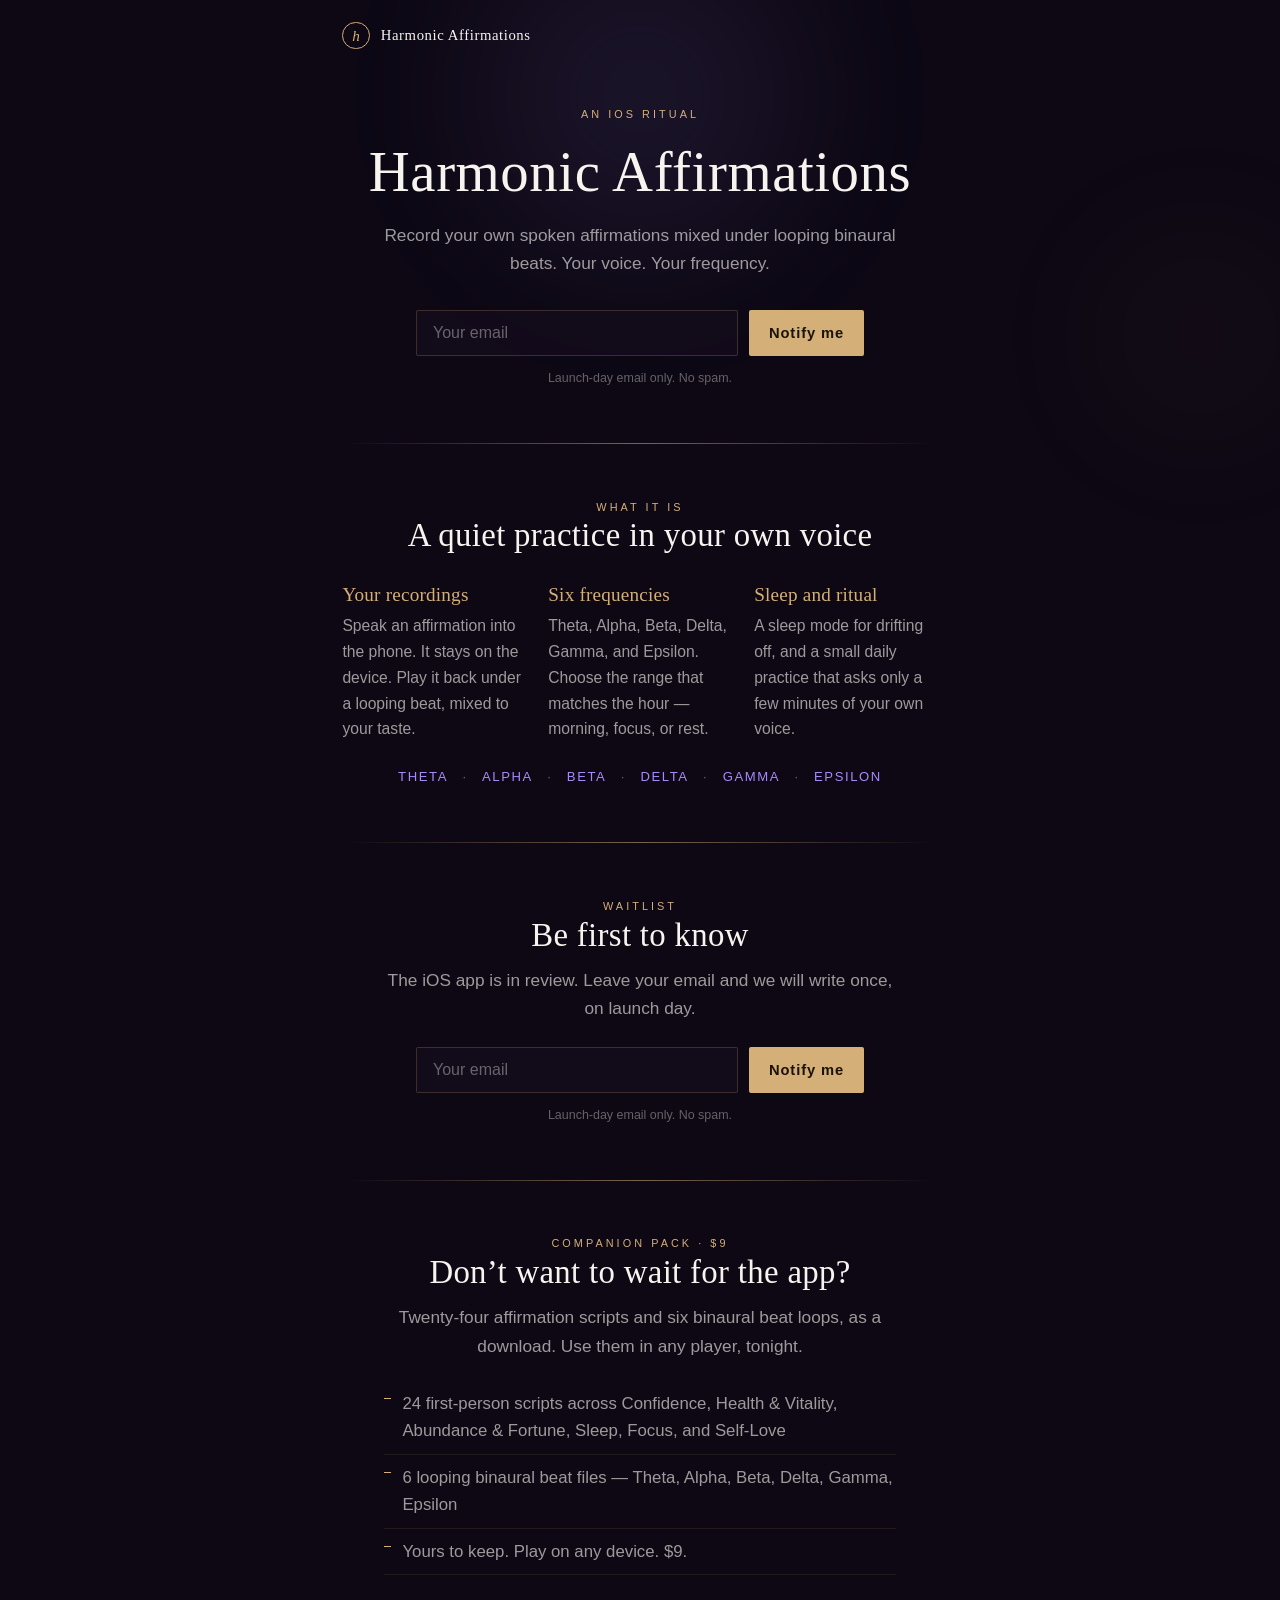
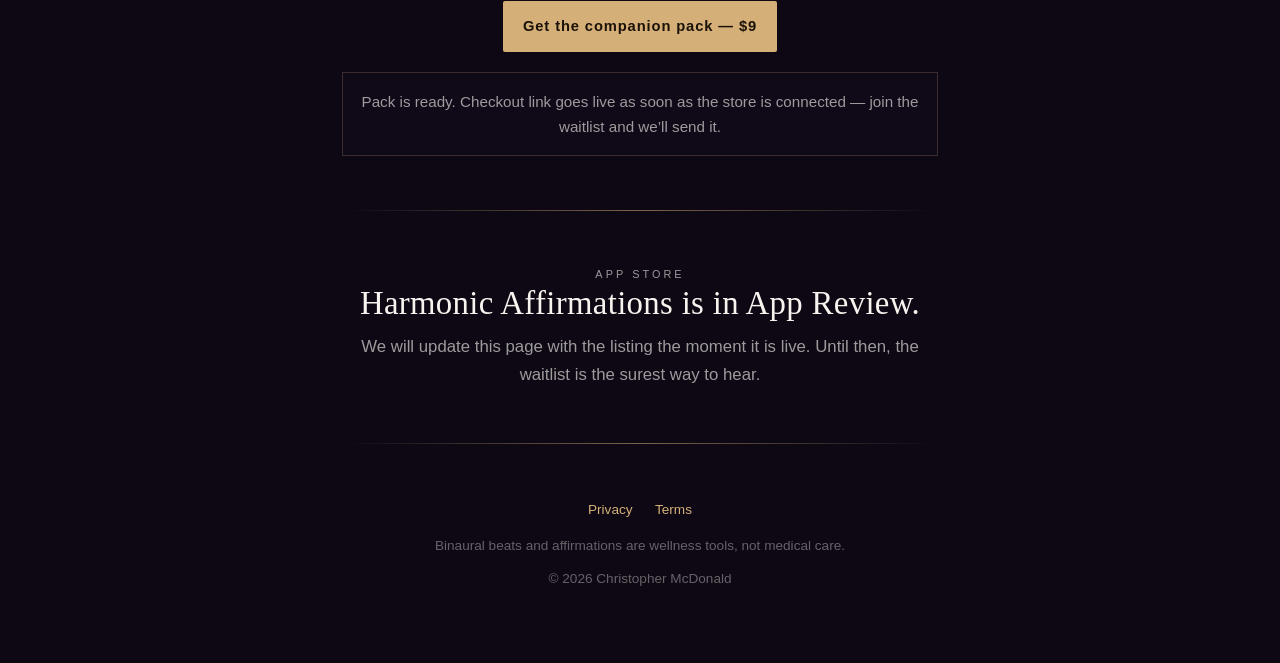
==== index.html @ 9995a5f2 "Add waitlist landing and thanks page" ====
<!DOCTYPE html>
<html lang="en">
<head>
  <meta charset="utf-8" />
  <meta name="viewport" content="width=device-width, initial-scale=1" />
  <meta name="theme-color" content="#0d0814" />
  <meta name="description" content="Harmonic Affirmations — record your own spoken affirmations mixed under looping binaural beats. An iOS app by Christopher McDonald." />
  <title>Harmonic Affirmations — Your voice. Your frequency.</title>
  <style>
    :root {
      --bg: #0d0814;
      --bg-alt: #140c1c;
      --gold: #d4af77;
      --gold-soft: rgba(212, 175, 119, 0.22);
      --amethyst: #a78bfa;
      --cream: #f7f4ef;
      --muted: rgba(247, 244, 239, 0.62);
      --faint: rgba(247, 244, 239, 0.38);
      --serif: Palatino, "Palatino Linotype", "Book Antiqua", Georgia, serif;
      --sans: "Avenir Next", "Gill Sans", "Gill Sans MT", Calibri, "Trebuchet MS", sans-serif;
    }

    * { box-sizing: border-box; margin: 0; padding: 0; }

    html { scroll-behavior: smooth; }

    @media (prefers-reduced-motion: reduce) {
      html { scroll-behavior: auto; }
      .glow, .orb { animation: none !important; }
    }

    body {
      font-family: var(--sans);
      background: var(--bg);
      color: var(--cream);
      line-height: 1.65;
      font-size: 1.05rem;
      min-height: 100vh;
      -webkit-font-smoothing: antialiased;
    }

    .atmosphere {
      position: fixed;
      inset: 0;
      pointer-events: none;
      z-index: 0;
      overflow: hidden;
    }

    .orb {
      position: absolute;
      border-radius: 50%;
      filter: blur(80px);
      opacity: 0.45;
    }

    .orb-a {
      width: 28rem;
      height: 28rem;
      top: -8rem;
      left: 50%;
      transform: translateX(-50%);
      background: radial-gradient(circle, rgba(167, 139, 250, 0.35), transparent 70%);
    }

    .orb-b {
      width: 18rem;
      height: 18rem;
      top: 12rem;
      right: -4rem;
      background: radial-gradient(circle, rgba(212, 175, 119, 0.18), transparent 70%);
    }

    .wrap {
      position: relative;
      z-index: 1;
      max-width: 40rem;
      margin: 0 auto;
      padding: 0 1.4rem 4.5rem;
    }

    header.top {
      display: flex;
      align-items: center;
      justify-content: space-between;
      padding: 1.35rem 0 0;
    }

    .mark {
      display: flex;
      align-items: center;
      gap: 0.7rem;
      text-decoration: none;
      color: var(--cream);
    }

    .mark-h {
      width: 1.7rem;
      height: 1.7rem;
      border: 1px solid var(--gold);
      border-radius: 50%;
      display: grid;
      place-items: center;
      font-family: var(--serif);
      font-style: italic;
      color: var(--gold);
      font-size: 0.95rem;
      line-height: 1;
    }

    .mark-name {
      font-family: var(--serif);
      font-size: 0.92rem;
      letter-spacing: 0.04em;
    }

    .kicker {
      font-size: 0.68rem;
      letter-spacing: 0.28em;
      text-transform: uppercase;
      color: var(--gold);
      font-weight: 500;
    }

    h1, h2, h3 {
      font-family: var(--serif);
      font-weight: 400;
      line-height: 1.18;
      letter-spacing: 0.01em;
    }

    h1 {
      font-size: clamp(2.35rem, 8.4vw, 3.55rem);
      margin: 0.85rem 0 1rem;
    }

    h2 {
      font-size: clamp(1.55rem, 4.4vw, 2.05rem);
      margin-bottom: 0.7rem;
    }

    .lede {
      color: var(--muted);
      font-size: 1.08rem;
      max-width: 32rem;
    }

    .rule {
      border: 0;
      height: 1px;
      background: linear-gradient(90deg, transparent, var(--gold), transparent);
      opacity: 0.55;
      margin: 3.4rem 0;
    }

    .hero {
      padding-top: 3.6rem;
      text-align: center;
    }

    .hero .lede { margin: 0 auto 2rem; }

    form.waitlist {
      display: flex;
      flex-direction: column;
      gap: 0.7rem;
      max-width: 26rem;
      margin: 0 auto;
    }

    @media (min-width: 540px) {
      form.waitlist.inline {
        flex-direction: row;
        max-width: 28rem;
      }
    }

    label.sr {
      position: absolute;
      width: 1px;
      height: 1px;
      overflow: hidden;
      clip: rect(0, 0, 0, 0);
    }

    input[type="email"] {
      flex: 1;
      width: 100%;
      background: rgba(20, 12, 28, 0.75);
      border: 1px solid var(--gold-soft);
      color: var(--cream);
      font-family: var(--sans);
      font-size: 1rem;
      padding: 0.82rem 1rem;
      border-radius: 2px;
      outline: none;
    }

    input[type="email"]::placeholder { color: var(--faint); }

    input[type="email"]:focus {
      border-color: var(--gold);
      box-shadow: 0 0 0 3px rgba(212, 175, 119, 0.12);
    }

    .btn {
      display: inline-flex;
      align-items: center;
      justify-content: center;
      background: var(--gold);
      color: #1a1208;
      font-family: var(--sans);
      font-size: 0.92rem;
      letter-spacing: 0.06em;
      font-weight: 600;
      text-decoration: none;
      border: 0;
      cursor: pointer;
      padding: 0.86rem 1.25rem;
      border-radius: 2px;
      white-space: nowrap;
      transition: background 0.2s ease, transform 0.15s ease;
    }

    .btn:hover { background: #e0c08a; }
    .btn:active { transform: translateY(1px); }
    .btn:focus-visible {
      outline: 2px solid var(--amethyst);
      outline-offset: 3px;
    }

    .tiny {
      margin-top: 0.75rem;
      font-size: 0.78rem;
      color: var(--faint);
    }

    .beats {
      display: grid;
      gap: 1.6rem;
    }

    @media (min-width: 640px) {
      .beats { grid-template-columns: 1fr 1fr 1fr; gap: 1.4rem; }
    }

    .beat h3 {
      font-size: 1.2rem;
      color: var(--gold);
      margin-bottom: 0.4rem;
    }

    .beat p { color: var(--muted); font-size: 0.98rem; }

    .freq {
      display: flex;
      flex-wrap: wrap;
      justify-content: center;
      gap: 0.45rem 0.9rem;
      margin-top: 1.5rem;
      color: var(--amethyst);
      font-size: 0.82rem;
      letter-spacing: 0.12em;
      text-transform: uppercase;
    }

    .freq span { color: var(--faint); }

    .pack-list {
      list-style: none;
      margin: 1.3rem 0 1.6rem;
    }

    .pack-list li {
      position: relative;
      padding: 0.55rem 0 0.55rem 1.15rem;
      color: var(--muted);
      border-bottom: 1px solid rgba(212, 175, 119, 0.1);
    }

    .pack-list li::before {
      content: "";
      position: absolute;
      left: 0;
      top: 1.05rem;
      width: 0.45rem;
      height: 1px;
      background: var(--gold);
    }

    .pack-actions { margin: 0.4rem 0 1.2rem; }

    .note {
      border: 1px solid var(--gold-soft);
      background: rgba(20, 12, 28, 0.55);
      padding: 1rem 1.1rem;
      color: var(--muted);
      font-size: 0.95rem;
      scroll-margin-top: 1.5rem;
    }

    .store p { color: var(--muted); }

    footer {
      margin-top: 0.5rem;
      text-align: center;
      color: var(--faint);
      font-size: 0.85rem;
    }

    footer nav {
      display: flex;
      justify-content: center;
      gap: 1.4rem;
      margin-bottom: 0.85rem;
    }

    footer a { color: var(--gold); text-decoration: none; }
    footer a:hover { text-decoration: underline; }
    footer .copy { margin-top: 0.7rem; }

    .center { text-align: center; }
    .section-head { text-align: center; margin-bottom: 1.8rem; }
    .section-head .lede { margin: 0.5rem auto 0; }
  </style>
</head>
<body>
  <div class="atmosphere" aria-hidden="true">
    <div class="orb orb-a"></div>
    <div class="orb orb-b"></div>
  </div>

  <div class="wrap">
    <header class="top">
      <a class="mark" href="#top">
        <span class="mark-h">h</span>
        <span class="mark-name">Harmonic Affirmations</span>
      </a>
    </header>

    <main id="top">
      <section class="hero" aria-labelledby="product-name">
        <p class="kicker">An iOS ritual</p>
        <h1 id="product-name">Harmonic Affirmations</h1>
        <p class="lede">Record your own spoken affirmations mixed under looping binaural beats. Your voice. Your frequency.</p>

        <form class="waitlist inline" action="https://formsubmit.co/goldengamma@icloud.com" method="POST">
          <input type="hidden" name="_subject" value="Harmonic Affirmations waitlist" />
          <input type="hidden" name="_next" value="https://vwnbhwgcs9-stack.github.io/harmonic-legal/thanks.html" />
          <input type="hidden" name="_captcha" value="false" />
          <input type="hidden" name="_template" value="table" />
          <input type="hidden" name="source" value="waitlist" />
          <label class="sr" for="email-hero">Your email</label>
          <input id="email-hero" type="email" name="email" placeholder="Your email" required autocomplete="email" />
          <button class="btn" type="submit">Notify me</button>
        </form>
        <p class="tiny">Launch-day email only. No spam.</p>
      </section>

      <hr class="rule" />

      <section aria-labelledby="what-it-is">
        <div class="section-head">
          <p class="kicker">What it is</p>
          <h2 id="what-it-is">A quiet practice in your own voice</h2>
        </div>
        <div class="beats">
          <article class="beat">
            <h3>Your recordings</h3>
            <p>Speak an affirmation into the phone. It stays on the device. Play it back under a looping beat, mixed to your taste.</p>
          </article>
          <article class="beat">
            <h3>Six frequencies</h3>
            <p>Theta, Alpha, Beta, Delta, Gamma, and Epsilon. Choose the range that matches the hour — morning, focus, or rest.</p>
          </article>
          <article class="beat">
            <h3>Sleep and ritual</h3>
            <p>A sleep mode for drifting off, and a small daily practice that asks only a few minutes of your own voice.</p>
          </article>
        </div>
        <p class="freq">Theta <span>·</span> Alpha <span>·</span> Beta <span>·</span> Delta <span>·</span> Gamma <span>·</span> Epsilon</p>
      </section>

      <hr class="rule" />

      <section id="waitlist" class="center" aria-labelledby="waitlist-heading">
        <p class="kicker">Waitlist</p>
        <h2 id="waitlist-heading">Be first to know</h2>
        <p class="lede" style="margin: 0 auto 1.5rem;">The iOS app is in review. Leave your email and we will write once, on launch day.</p>
        <form class="waitlist inline" action="https://formsubmit.co/goldengamma@icloud.com" method="POST">
          <input type="hidden" name="_subject" value="Harmonic Affirmations waitlist" />
          <input type="hidden" name="_next" value="https://vwnbhwgcs9-stack.github.io/harmonic-legal/thanks.html" />
          <input type="hidden" name="_captcha" value="false" />
          <input type="hidden" name="_template" value="table" />
          <input type="hidden" name="source" value="waitlist" />
          <label class="sr" for="email-waitlist">Your email</label>
          <input id="email-waitlist" type="email" name="email" placeholder="Your email" required autocomplete="email" />
          <button class="btn" type="submit">Notify me</button>
        </form>
        <p class="tiny">Launch-day email only. No spam.</p>
      </section>

      <hr class="rule" />

      <section class="center" aria-labelledby="pack-heading">
        <p class="kicker">Companion pack · $9</p>
        <h2 id="pack-heading">Don’t want to wait for the app?</h2>
        <p class="lede" style="margin: 0 auto;">Twenty-four affirmation scripts and six binaural beat loops, as a download. Use them in any player, tonight.</p>
        <ul class="pack-list" style="text-align: left; max-width: 32rem; margin-left: auto; margin-right: auto;">
          <li>24 first-person scripts across Confidence, Health &amp; Vitality, Abundance &amp; Fortune, Sleep, Focus, and Self-Love</li>
          <li>6 looping binaural beat files — Theta, Alpha, Beta, Delta, Gamma, Epsilon</li>
          <li>Yours to keep. Play on any device. $9.</li>
        </ul>
        <div class="pack-actions">
          <a class="btn" href="#pack" id="buy-pack" data-buy-url="">Get the companion pack — $9</a>
        </div>
        <p class="note" id="pack">Pack is ready. Checkout link goes live as soon as the store is connected — join the waitlist and we’ll send it.</p>
      </section>

      <hr class="rule" />

      <section class="store center" aria-labelledby="store-heading">
        <p class="kicker">App Store</p>
        <h2 id="store-heading">Harmonic Affirmations is in App Review.</h2>
        <p>We will update this page with the listing the moment it is live. Until then, the waitlist is the surest way to hear.</p>
      </section>

      <hr class="rule" />
    </main>

    <footer>
      <nav aria-label="Legal">
        <a href="https://vwnbhwgcs9-stack.github.io/harmonic-legal/privacy.html">Privacy</a>
        <a href="https://vwnbhwgcs9-stack.github.io/harmonic-legal/terms.html">Terms</a>
      </nav>
      <p>Binaural beats and affirmations are wellness tools, not medical care.</p>
      <p class="copy">© 2026 Christopher McDonald</p>
    </footer>
  </div>

  <script>
    (function () {
      var btn = document.getElementById('buy-pack');
      if (!btn) return;
      btn.addEventListener('click', function (e) {
        var url = (btn.getAttribute('data-buy-url') || '').trim();
        if (url) {
          e.preventDefault();
          window.location.href = url;
        }
      });
    })();
  </script>
</body>
</html>
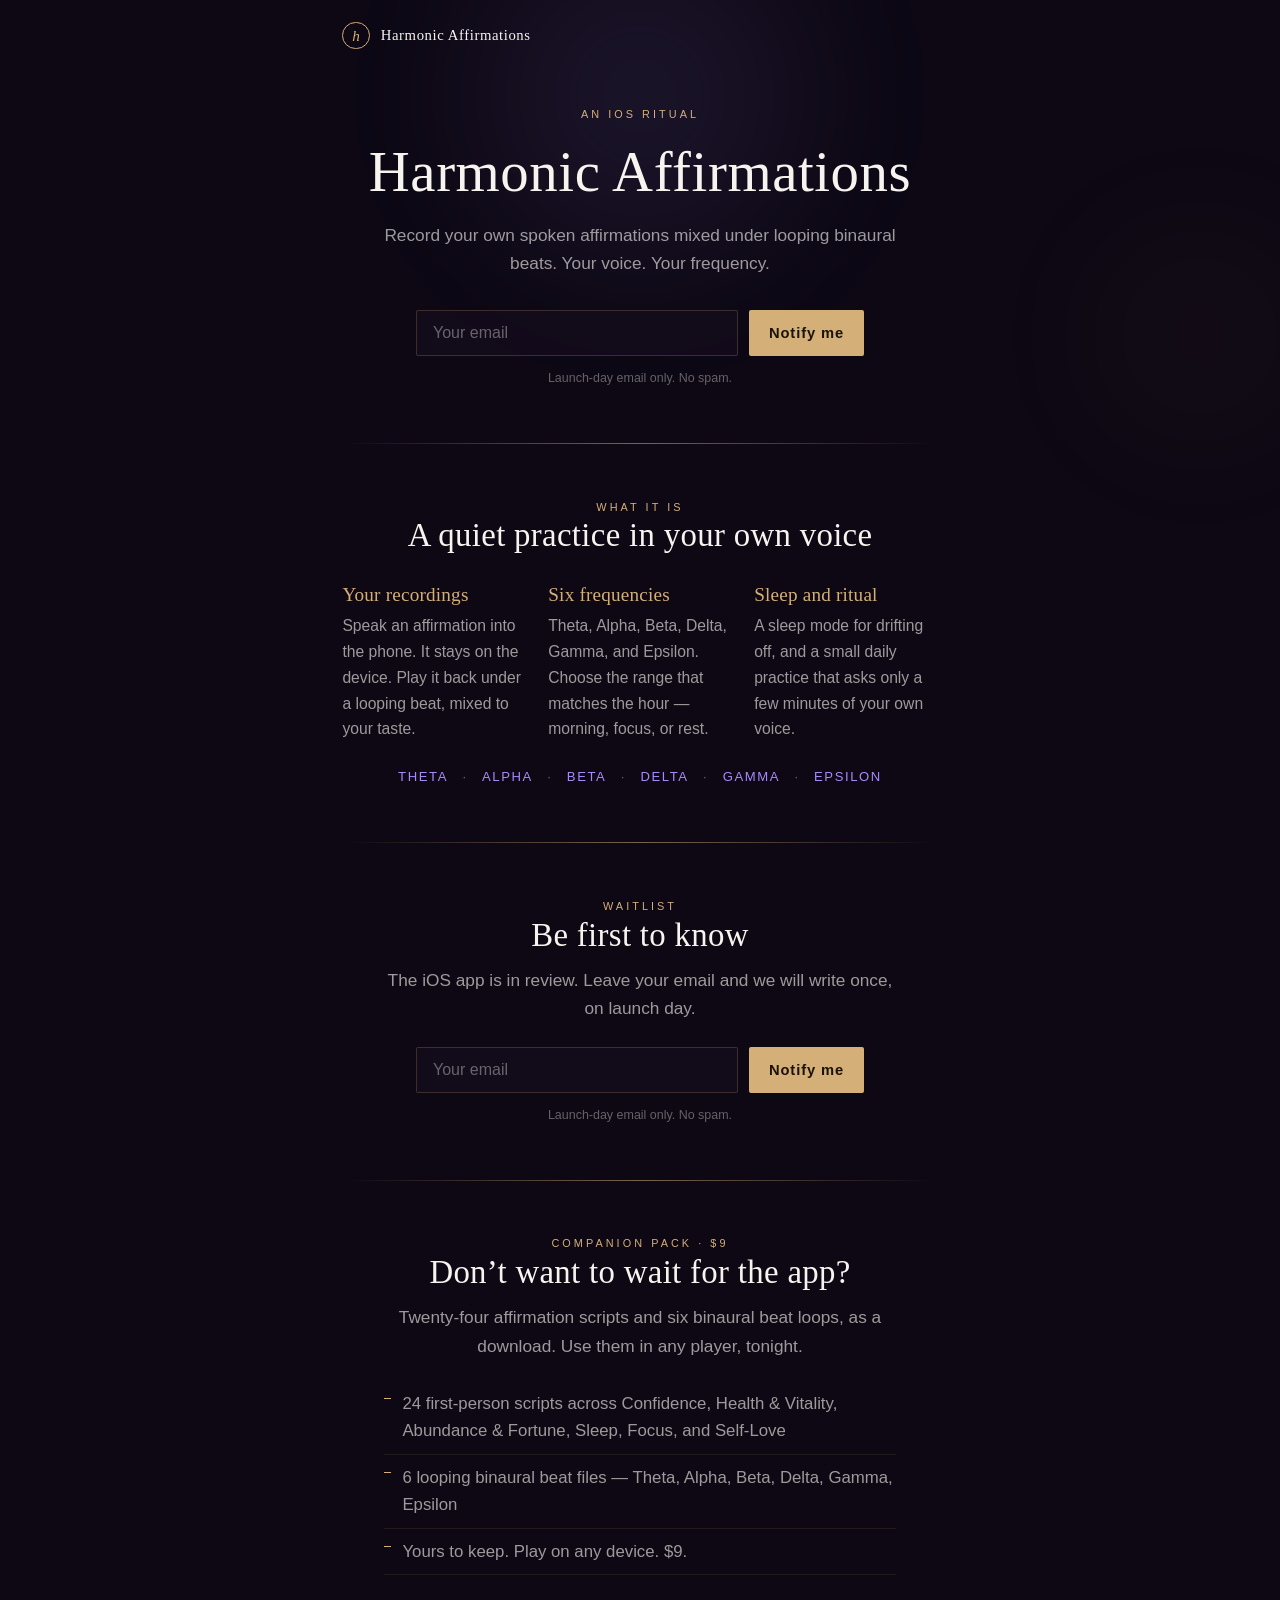
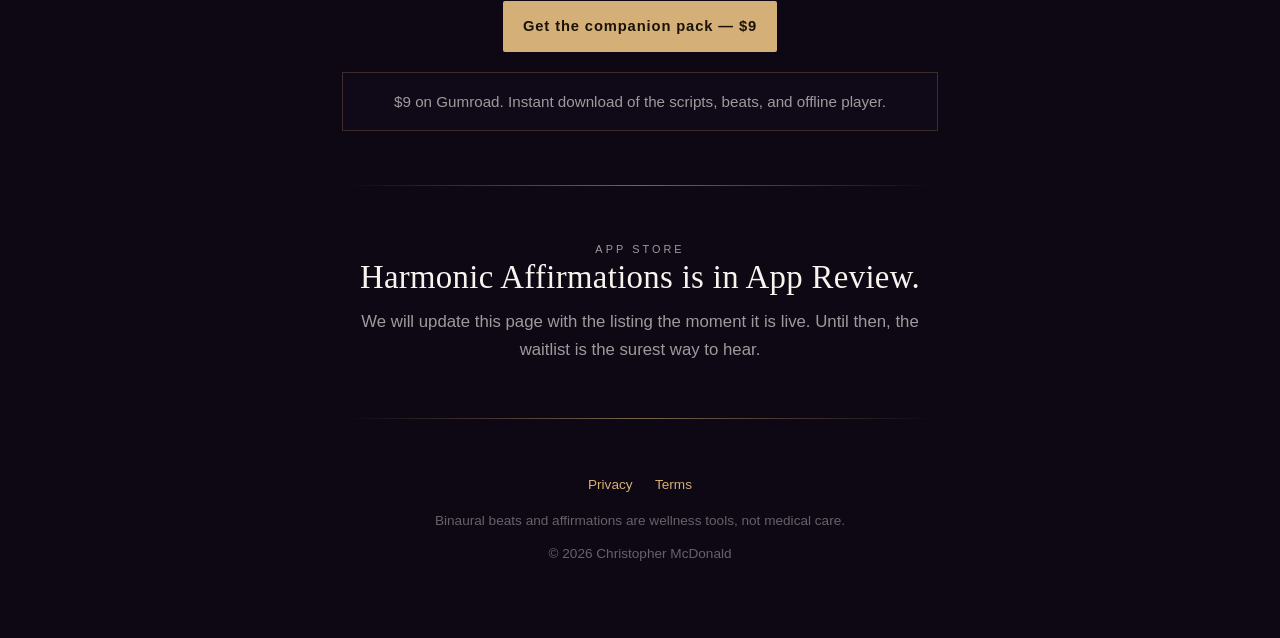
==== commit d3e432fc: "Wire Gumroad companion pack checkout" ====
--- a/index.html
+++ b/index.html
@@ -412,9 +412,9 @@
           <li>Yours to keep. Play on any device. $9.</li>
         </ul>
         <div class="pack-actions">
-          <a class="btn" href="#pack" id="buy-pack" data-buy-url="">Get the companion pack — $9</a>
+          <a class="btn" href="https://goldengamma.gumroad.com/l/iklzfu" id="buy-pack" data-buy-url="https://goldengamma.gumroad.com/l/iklzfu" target="_blank" rel="noopener">Get the companion pack — $9</a>
         </div>
-        <p class="note" id="pack">Pack is ready. Checkout link goes live as soon as the store is connected — join the waitlist and we’ll send it.</p>
+        <p class="note" id="pack">$9 on Gumroad. Instant download of the scripts, beats, and offline player.</p>
       </section>
 
       <hr class="rule" />
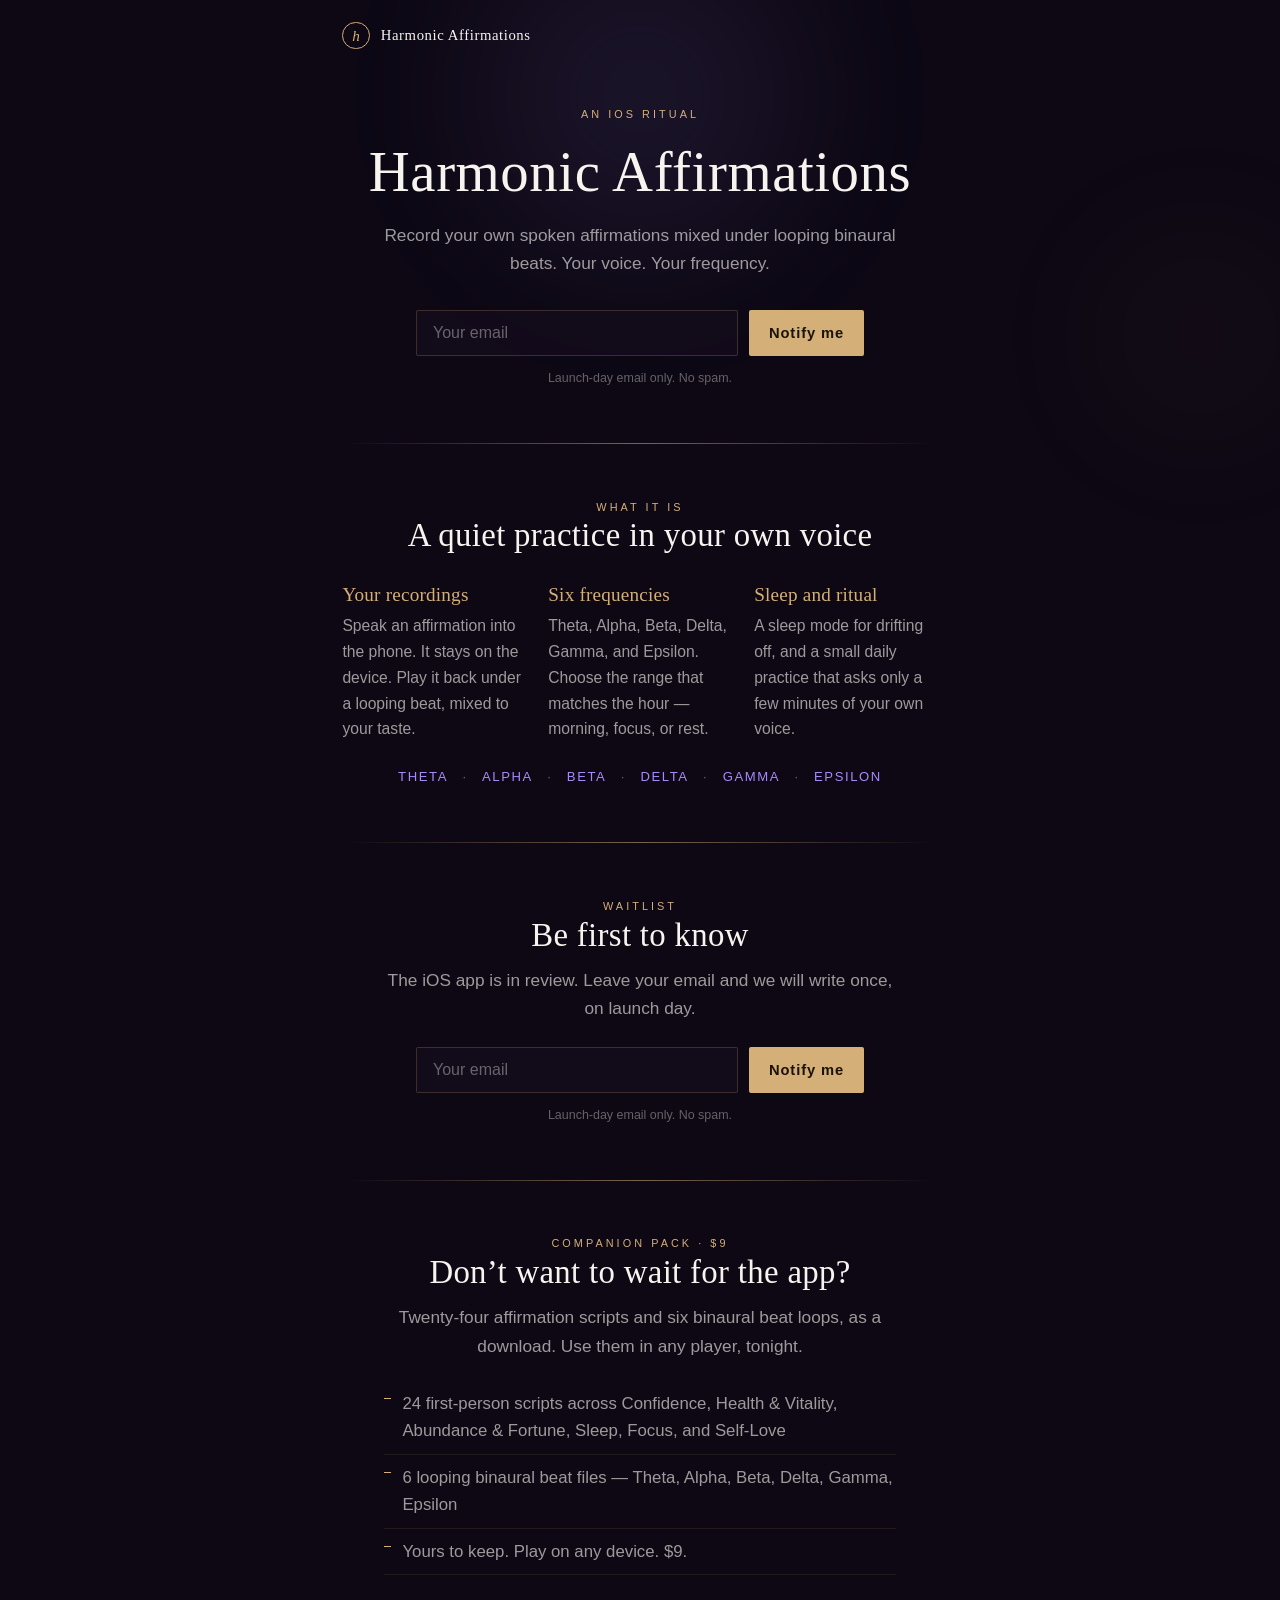
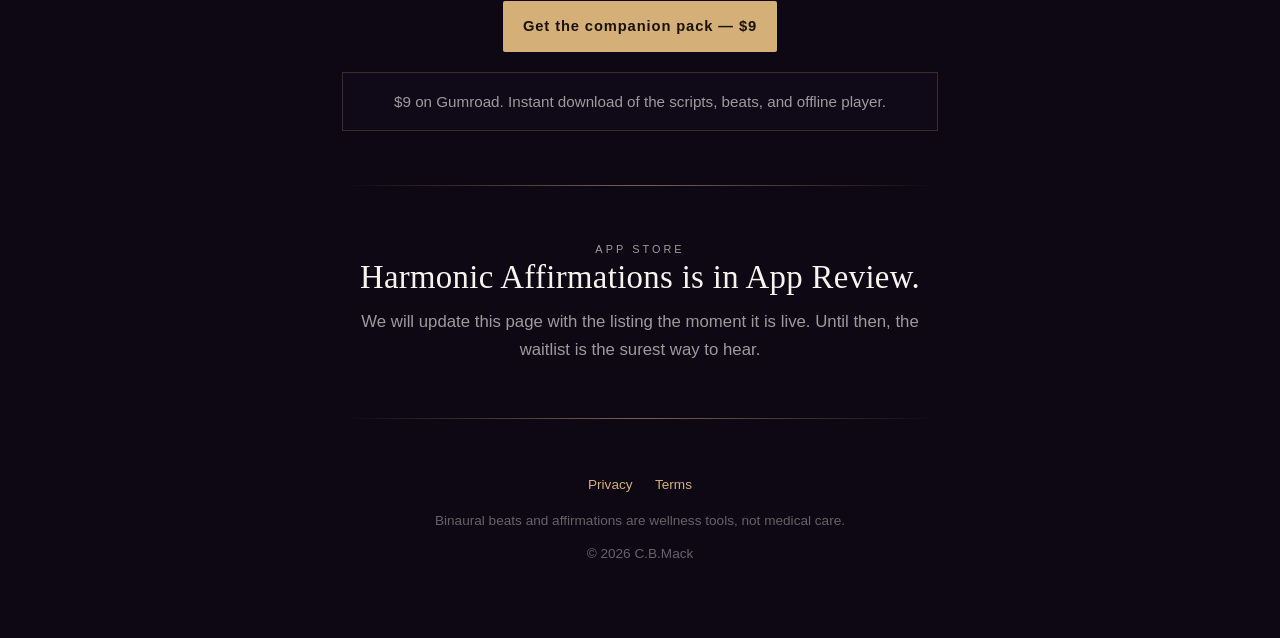
==== commit 6bdb2567: "Use C.B.Mack on public pages" ====
--- a/index.html
+++ b/index.html
@@ -4,7 +4,7 @@
   <meta charset="utf-8" />
   <meta name="viewport" content="width=device-width, initial-scale=1" />
   <meta name="theme-color" content="#0d0814" />
-  <meta name="description" content="Harmonic Affirmations — record your own spoken affirmations mixed under looping binaural beats. An iOS app by Christopher McDonald." />
+  <meta name="description" content="Harmonic Affirmations — record your own spoken affirmations mixed under looping binaural beats. An iOS app by C.B.Mack." />
   <title>Harmonic Affirmations — Your voice. Your frequency.</title>
   <style>
     :root {
@@ -434,7 +434,7 @@
         <a href="https://vwnbhwgcs9-stack.github.io/harmonic-legal/terms.html">Terms</a>
       </nav>
       <p>Binaural beats and affirmations are wellness tools, not medical care.</p>
-      <p class="copy">© 2026 Christopher McDonald</p>
+      <p class="copy">© 2026 C.B.Mack</p>
     </footer>
   </div>
 
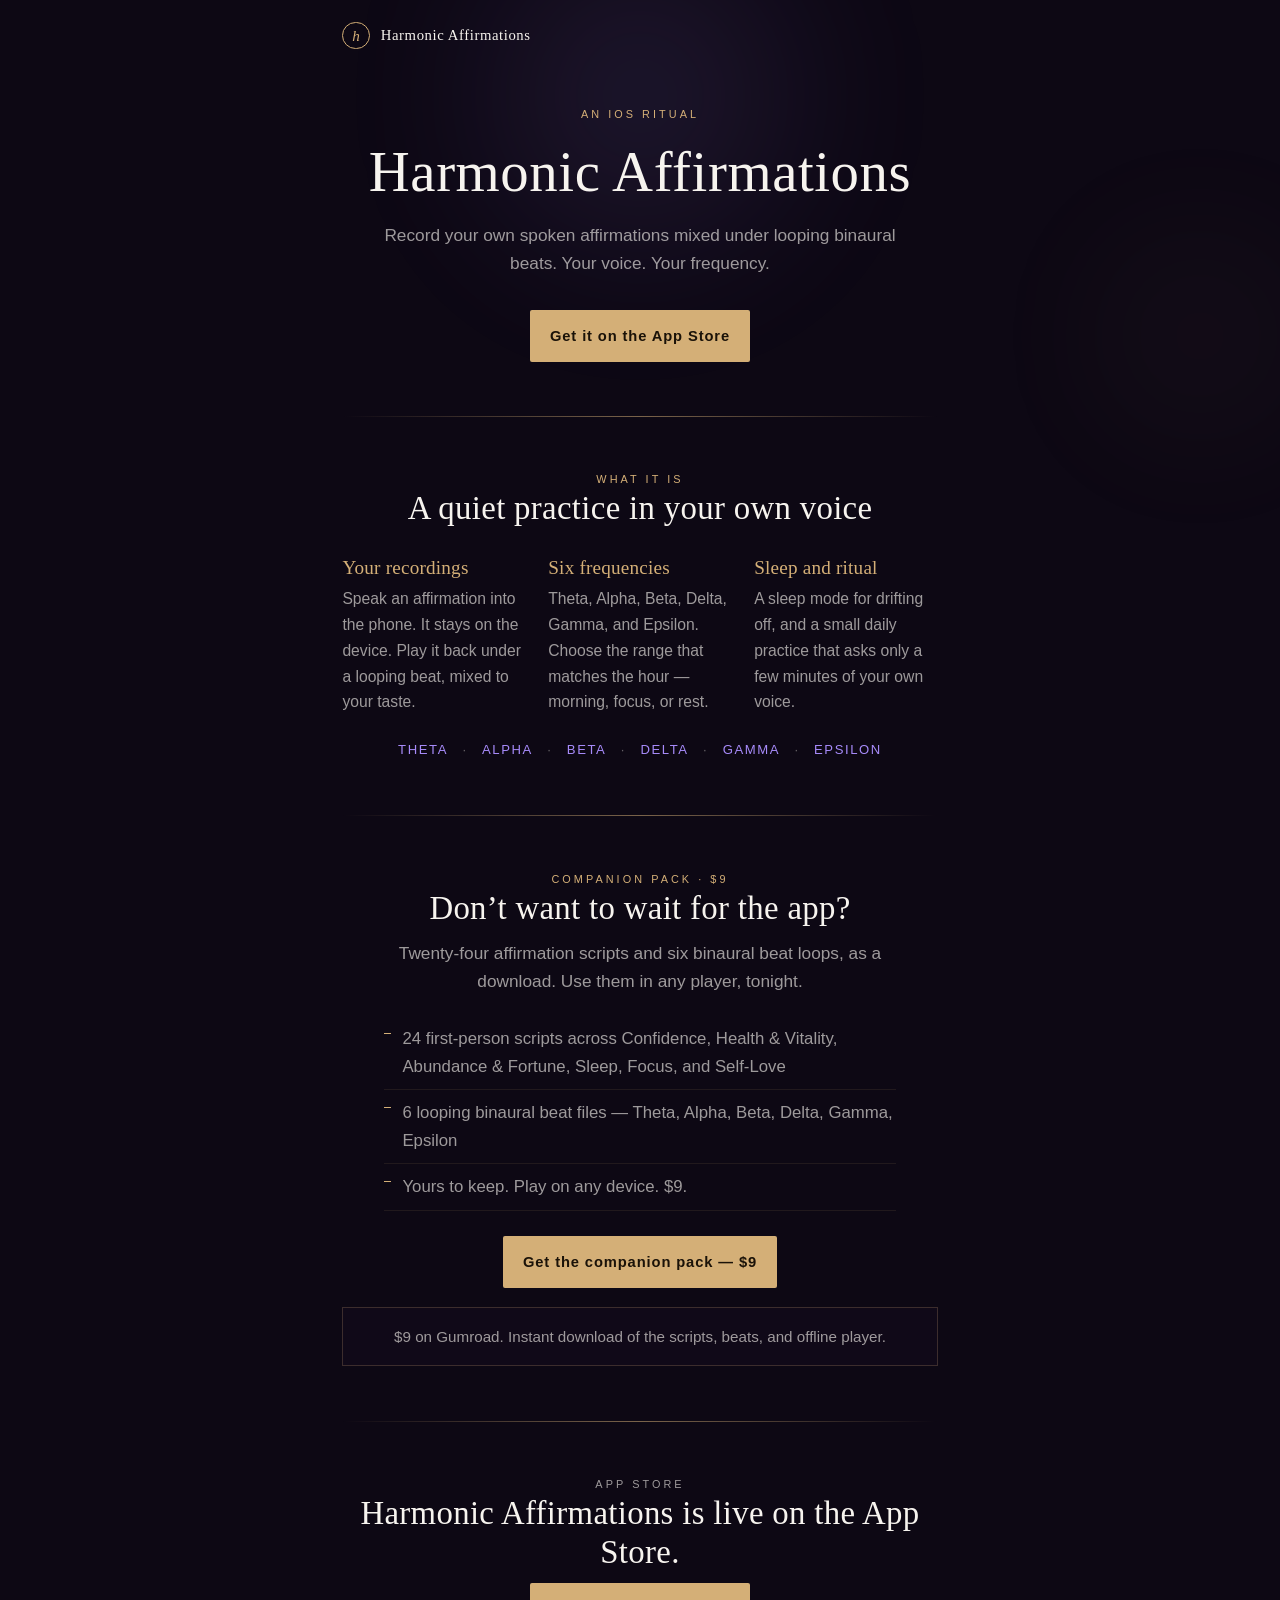
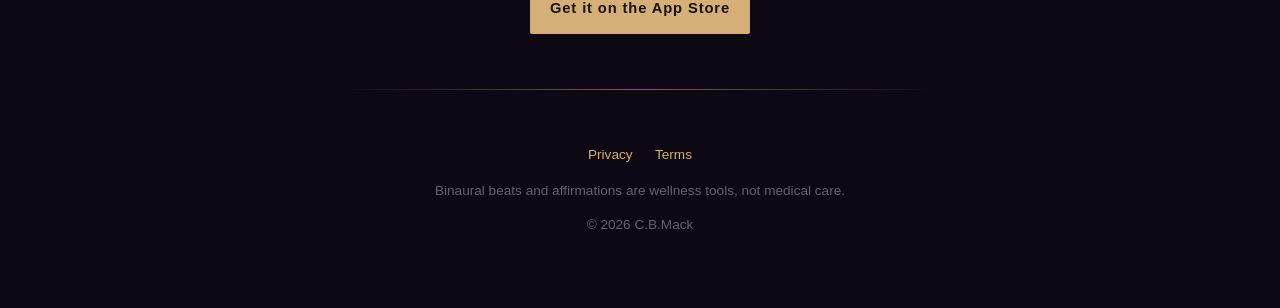
==== commit 8681e1ae: "Mark app live on App Store and add support email Replace waitlist forms with App Store buttons and p" ====
--- a/index.html
+++ b/index.html
@@ -344,17 +344,7 @@
         <h1 id="product-name">Harmonic Affirmations</h1>
         <p class="lede">Record your own spoken affirmations mixed under looping binaural beats. Your voice. Your frequency.</p>
 
-        <form class="waitlist inline" action="https://formsubmit.co/goldengamma@icloud.com" method="POST">
-          <input type="hidden" name="_subject" value="Harmonic Affirmations waitlist" />
-          <input type="hidden" name="_next" value="https://vwnbhwgcs9-stack.github.io/harmonic-legal/thanks.html" />
-          <input type="hidden" name="_captcha" value="false" />
-          <input type="hidden" name="_template" value="table" />
-          <input type="hidden" name="source" value="waitlist" />
-          <label class="sr" for="email-hero">Your email</label>
-          <input id="email-hero" type="email" name="email" placeholder="Your email" required autocomplete="email" />
-          <button class="btn" type="submit">Notify me</button>
-        </form>
-        <p class="tiny">Launch-day email only. No spam.</p>
+        <a class="btn" href="https://apps.apple.com/us/app/id6763257281" target="_blank" rel="noopener">Get it on the App Store</a>
       </section>
 
       <hr class="rule" />
@@ -383,25 +373,6 @@
 
       <hr class="rule" />
 
-      <section id="waitlist" class="center" aria-labelledby="waitlist-heading">
-        <p class="kicker">Waitlist</p>
-        <h2 id="waitlist-heading">Be first to know</h2>
-        <p class="lede" style="margin: 0 auto 1.5rem;">The iOS app is in review. Leave your email and we will write once, on launch day.</p>
-        <form class="waitlist inline" action="https://formsubmit.co/goldengamma@icloud.com" method="POST">
-          <input type="hidden" name="_subject" value="Harmonic Affirmations waitlist" />
-          <input type="hidden" name="_next" value="https://vwnbhwgcs9-stack.github.io/harmonic-legal/thanks.html" />
-          <input type="hidden" name="_captcha" value="false" />
-          <input type="hidden" name="_template" value="table" />
-          <input type="hidden" name="source" value="waitlist" />
-          <label class="sr" for="email-waitlist">Your email</label>
-          <input id="email-waitlist" type="email" name="email" placeholder="Your email" required autocomplete="email" />
-          <button class="btn" type="submit">Notify me</button>
-        </form>
-        <p class="tiny">Launch-day email only. No spam.</p>
-      </section>
-
-      <hr class="rule" />
-
       <section class="center" aria-labelledby="pack-heading">
         <p class="kicker">Companion pack · $9</p>
         <h2 id="pack-heading">Don’t want to wait for the app?</h2>
@@ -421,8 +392,8 @@
 
       <section class="store center" aria-labelledby="store-heading">
         <p class="kicker">App Store</p>
-        <h2 id="store-heading">Harmonic Affirmations is in App Review.</h2>
-        <p>We will update this page with the listing the moment it is live. Until then, the waitlist is the surest way to hear.</p>
+        <h2 id="store-heading">Harmonic Affirmations is live on the App Store.</h2>
+        <p><a class="btn" href="https://apps.apple.com/us/app/id6763257281" target="_blank" rel="noopener">Get it on the App Store</a></p>
       </section>
 
       <hr class="rule" />
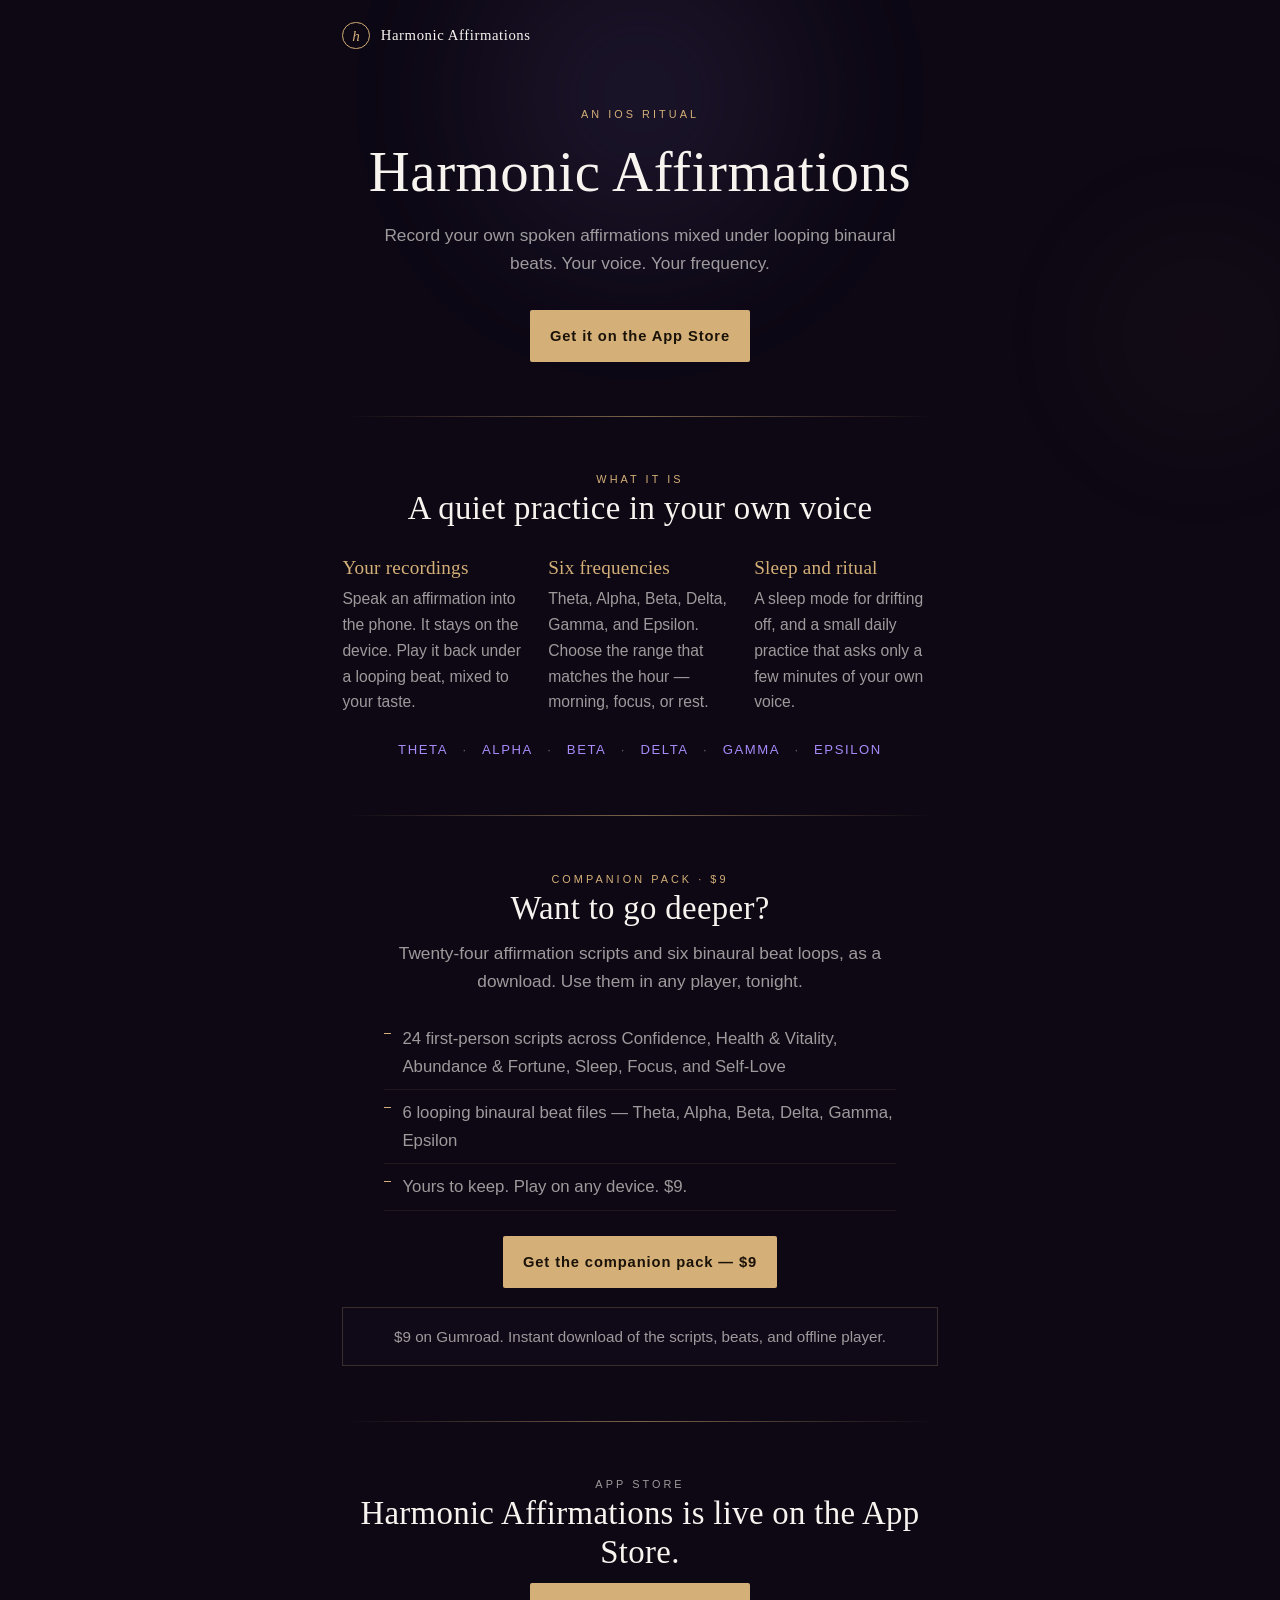
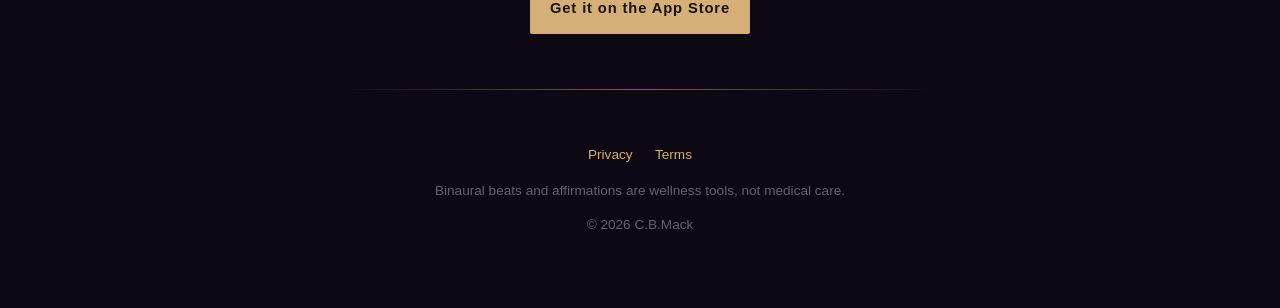
==== commit 78a2ffad: "Reword companion pack heading and drop waitlist leftovers The pack heading no longer talks about wai" ====
--- a/index.html
+++ b/index.html
@@ -160,49 +160,6 @@
 
     .hero .lede { margin: 0 auto 2rem; }
 
-    form.waitlist {
-      display: flex;
-      flex-direction: column;
-      gap: 0.7rem;
-      max-width: 26rem;
-      margin: 0 auto;
-    }
-
-    @media (min-width: 540px) {
-      form.waitlist.inline {
-        flex-direction: row;
-        max-width: 28rem;
-      }
-    }
-
-    label.sr {
-      position: absolute;
-      width: 1px;
-      height: 1px;
-      overflow: hidden;
-      clip: rect(0, 0, 0, 0);
-    }
-
-    input[type="email"] {
-      flex: 1;
-      width: 100%;
-      background: rgba(20, 12, 28, 0.75);
-      border: 1px solid var(--gold-soft);
-      color: var(--cream);
-      font-family: var(--sans);
-      font-size: 1rem;
-      padding: 0.82rem 1rem;
-      border-radius: 2px;
-      outline: none;
-    }
-
-    input[type="email"]::placeholder { color: var(--faint); }
-
-    input[type="email"]:focus {
-      border-color: var(--gold);
-      box-shadow: 0 0 0 3px rgba(212, 175, 119, 0.12);
-    }
-
     .btn {
       display: inline-flex;
       align-items: center;
@@ -227,12 +184,6 @@
     .btn:focus-visible {
       outline: 2px solid var(--amethyst);
       outline-offset: 3px;
-    }
-
-    .tiny {
-      margin-top: 0.75rem;
-      font-size: 0.78rem;
-      color: var(--faint);
     }
 
     .beats {
@@ -375,7 +326,7 @@
 
       <section class="center" aria-labelledby="pack-heading">
         <p class="kicker">Companion pack · $9</p>
-        <h2 id="pack-heading">Don’t want to wait for the app?</h2>
+        <h2 id="pack-heading">Want to go deeper?</h2>
         <p class="lede" style="margin: 0 auto;">Twenty-four affirmation scripts and six binaural beat loops, as a download. Use them in any player, tonight.</p>
         <ul class="pack-list" style="text-align: left; max-width: 32rem; margin-left: auto; margin-right: auto;">
           <li>24 first-person scripts across Confidence, Health &amp; Vitality, Abundance &amp; Fortune, Sleep, Focus, and Self-Love</li>
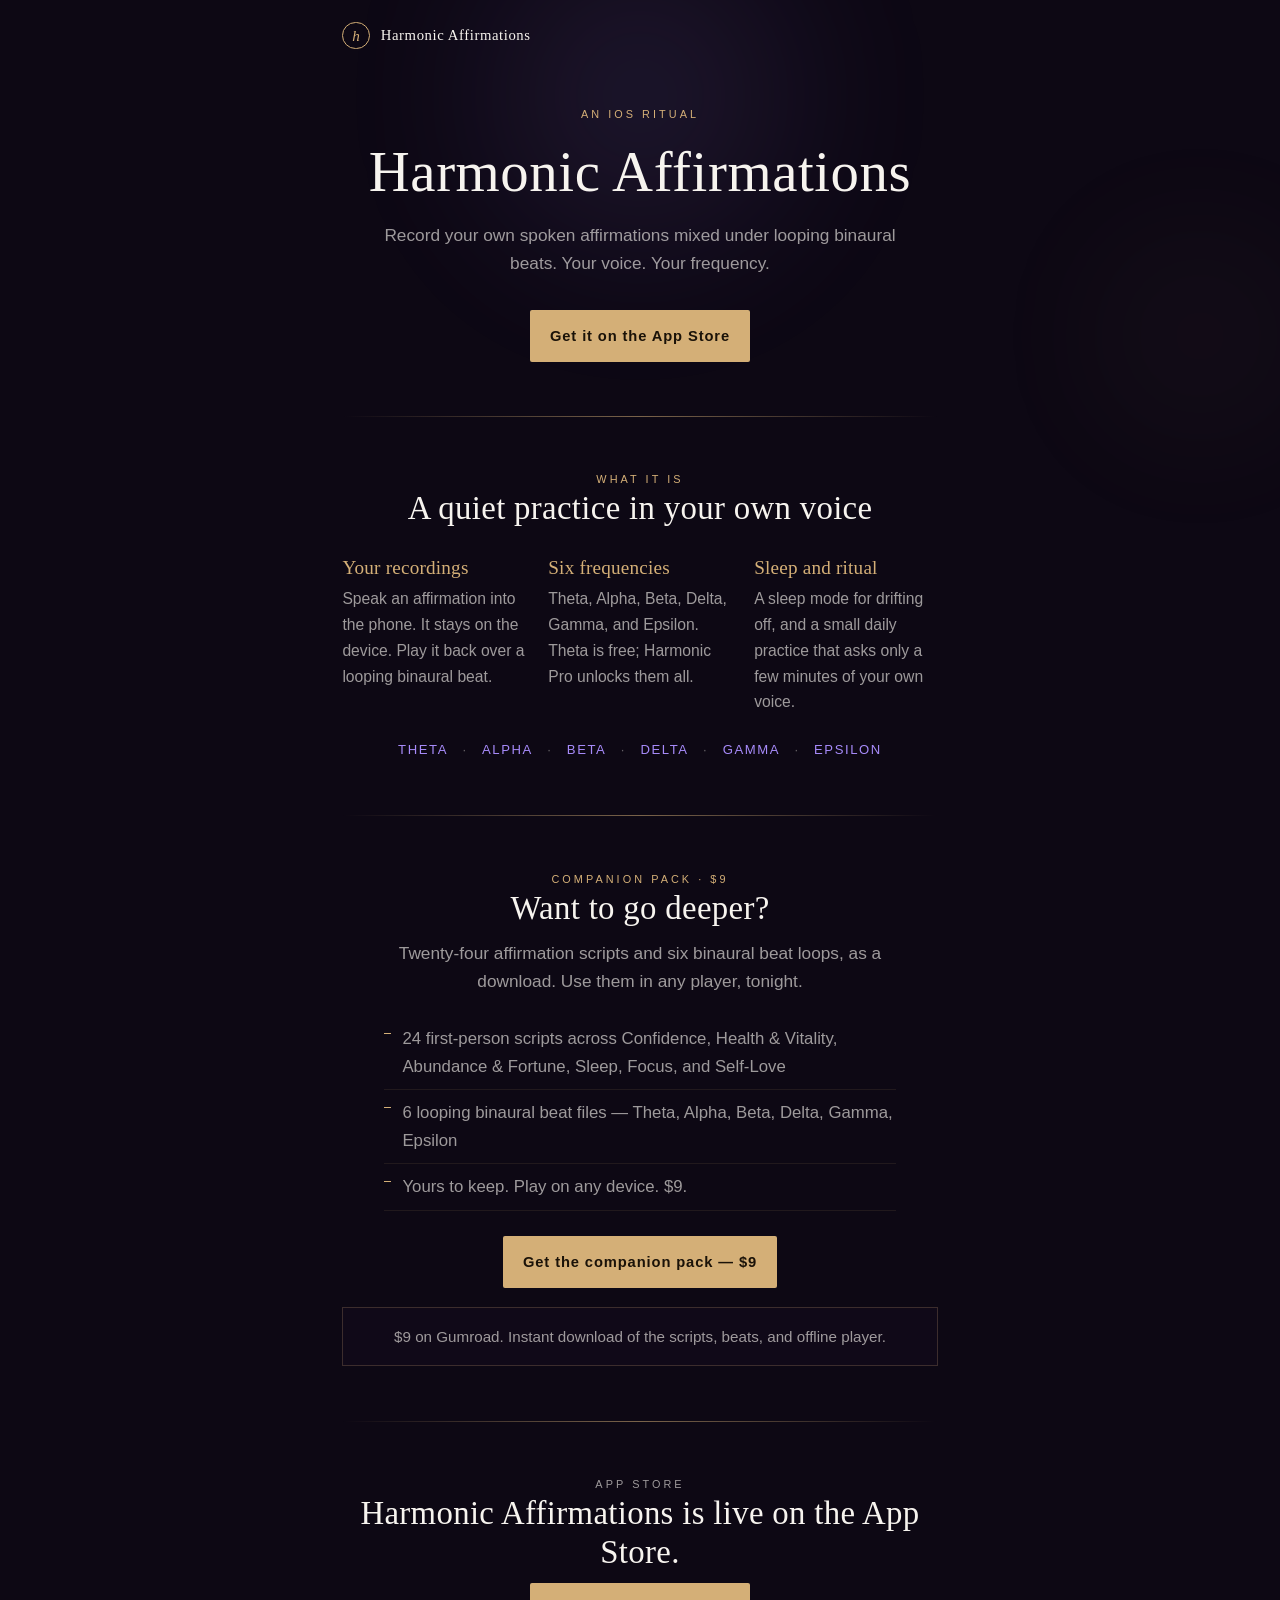
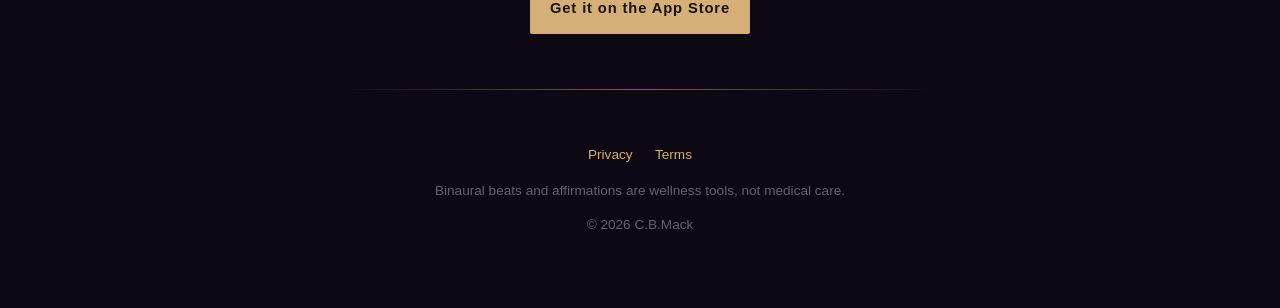
==== commit 1e3d4599: "Update beats copy for playback and Harmonic Pro Replace the recordings and six-frequencies sentences" ====
--- a/index.html
+++ b/index.html
@@ -308,11 +308,11 @@
         <div class="beats">
           <article class="beat">
             <h3>Your recordings</h3>
-            <p>Speak an affirmation into the phone. It stays on the device. Play it back under a looping beat, mixed to your taste.</p>
+            <p>Speak an affirmation into the phone. It stays on the device. Play it back over a looping binaural beat.</p>
           </article>
           <article class="beat">
             <h3>Six frequencies</h3>
-            <p>Theta, Alpha, Beta, Delta, Gamma, and Epsilon. Choose the range that matches the hour — morning, focus, or rest.</p>
+            <p>Theta, Alpha, Beta, Delta, Gamma, and Epsilon. Theta is free; Harmonic Pro unlocks them all.</p>
           </article>
           <article class="beat">
             <h3>Sleep and ritual</h3>
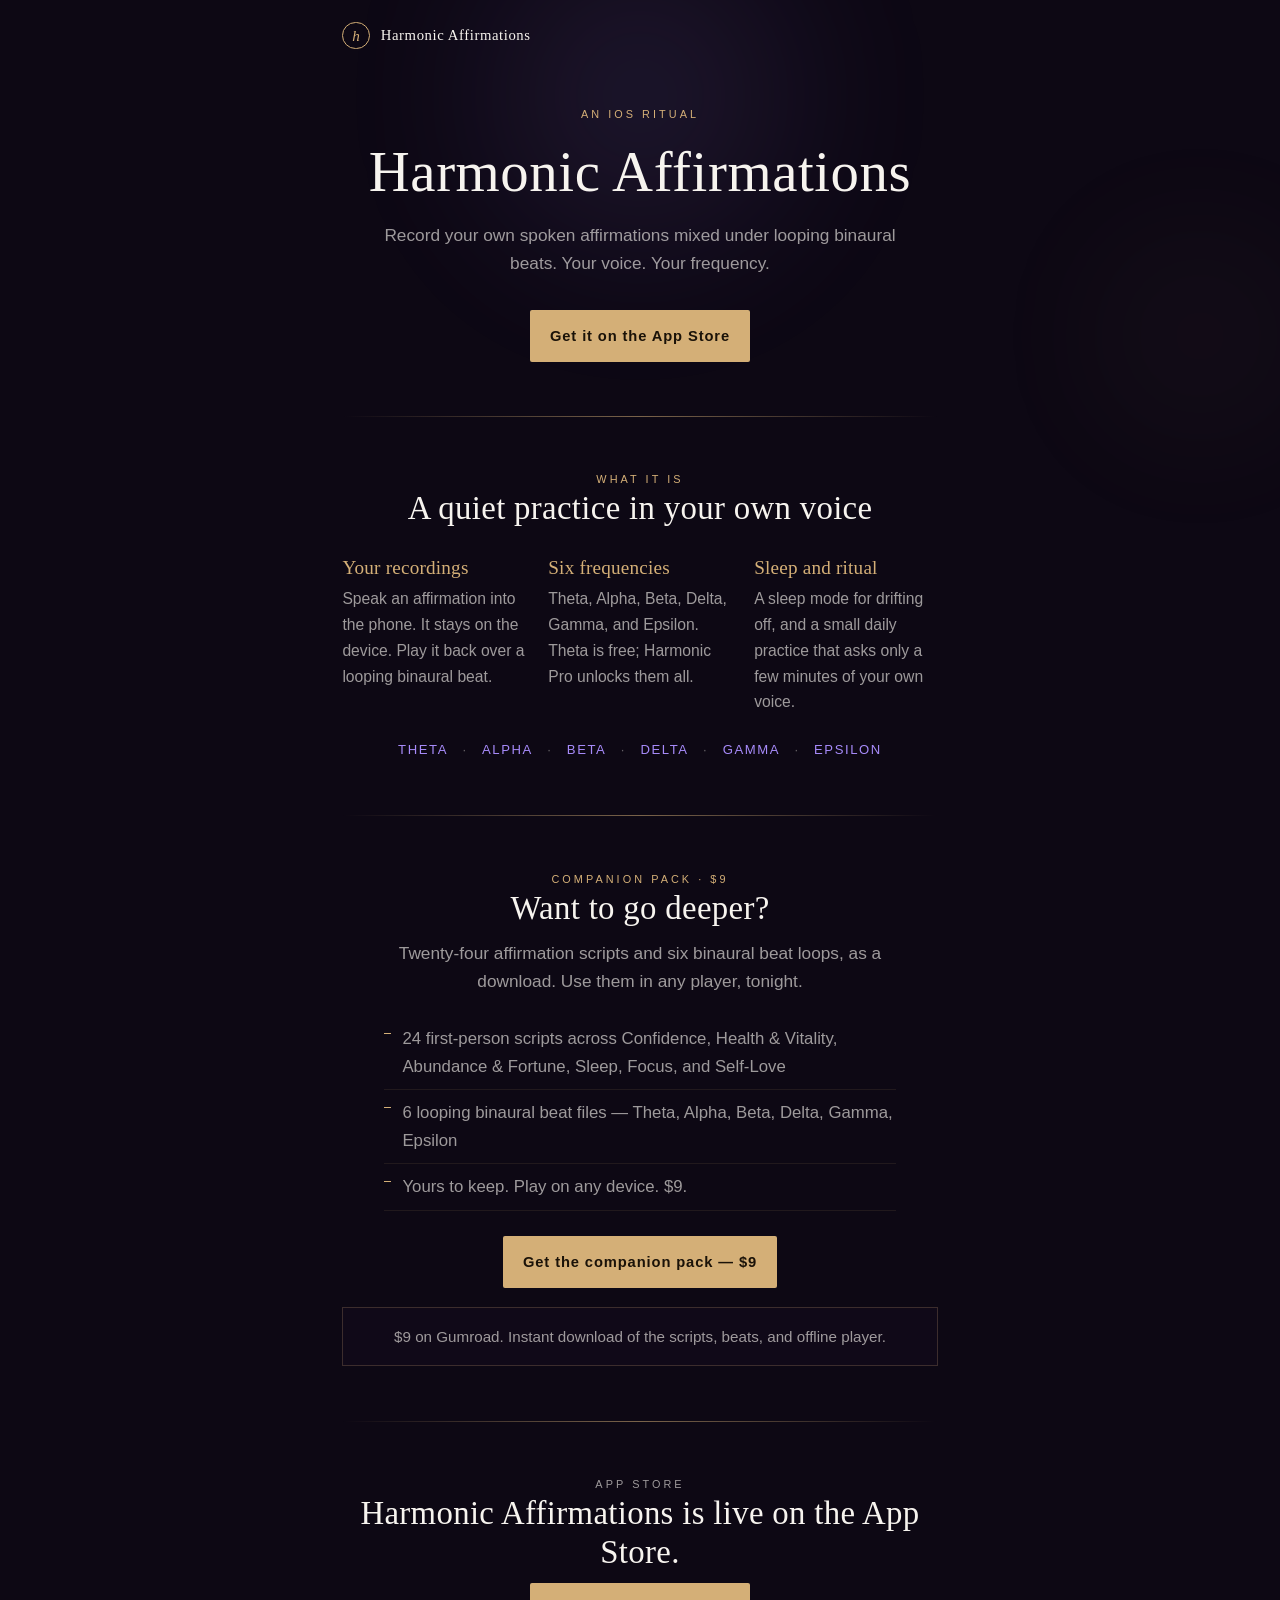
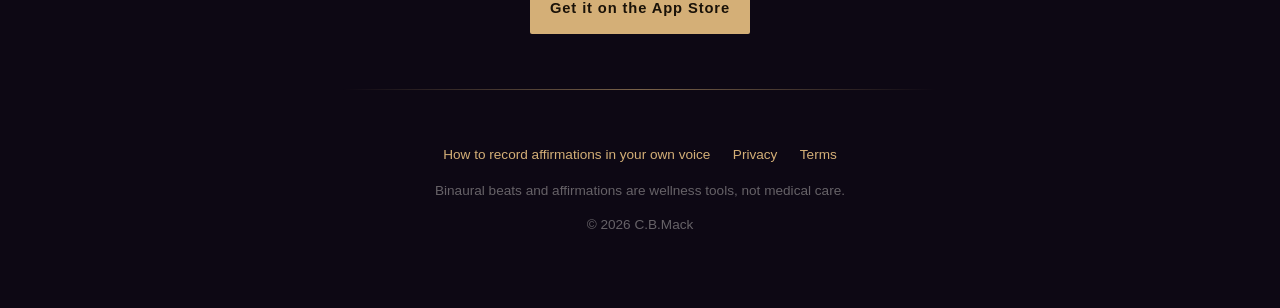
==== commit bd2d3e53: "Add Search Console sitemap, verification placeholder, and homepage link. The verification file is a " ====
--- a/index.html
+++ b/index.html
@@ -352,6 +352,7 @@
 
     <footer>
       <nav aria-label="Legal">
+        <a href="https://vwnbhwgcs9-stack.github.io/harmonic-legal/record-affirmations/">How to record affirmations in your own voice</a>
         <a href="https://vwnbhwgcs9-stack.github.io/harmonic-legal/privacy.html">Privacy</a>
         <a href="https://vwnbhwgcs9-stack.github.io/harmonic-legal/terms.html">Terms</a>
       </nav>
